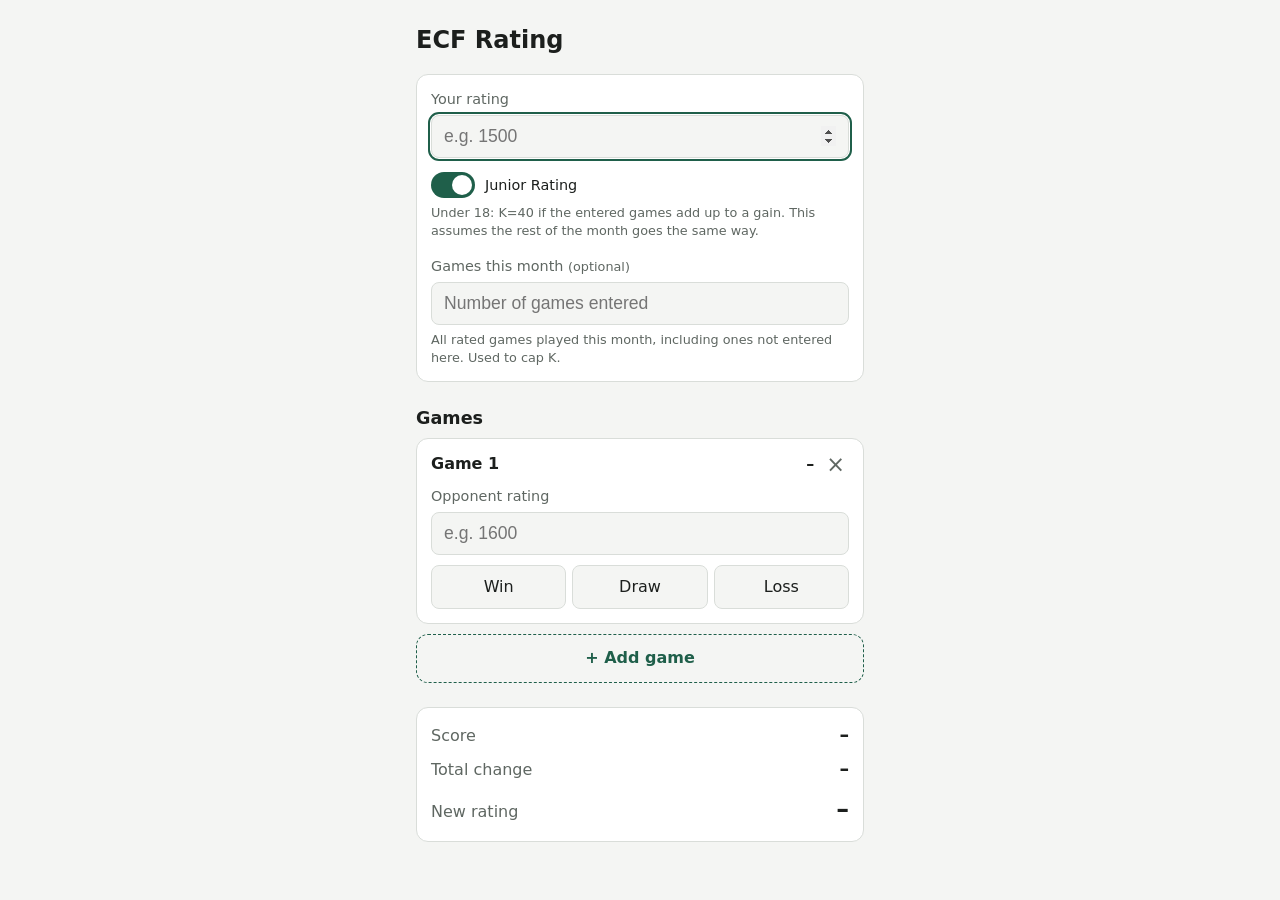
==== index.html @ a81862ec "Initial commit of ecf rating calcualtion app" ====
<!doctype html>
<html lang="en">
<head>
  <meta charset="utf-8">
  <meta name="viewport" content="width=device-width, initial-scale=1, viewport-fit=cover">
  <title>ECF Rating</title>
  <meta name="description" content="Calculate your ECF rating change over one or more games.">
  <meta name="theme-color" content="#1f5f4a">
  <link rel="manifest" href="manifest.json">
  <link rel="icon" href="icons/icon-192.png">
  <link rel="apple-touch-icon" href="icons/icon-180.png">
  <meta name="apple-mobile-web-app-capable" content="yes">
  <meta name="apple-mobile-web-app-title" content="ECF Rating">
  <link rel="stylesheet" href="style.css">
</head>
<body>
  <main>
    <h1>ECF Rating</h1>

    <section class="card">
      <label for="own-rating">Your rating</label>
      <input id="own-rating" type="number" inputmode="numeric" min="0" step="1" placeholder="e.g. 1500">
      <label class="toggle">
        <input id="junior" type="checkbox" role="switch" checked>
        <span>Junior Rating</span>
      </label>
      <p class="hint">Under 18: K=40 if the entered games add up to a gain. This assumes the rest of the month goes the same way.</p>
      <label for="games-month" class="spaced">Games this month <span class="optional">(optional)</span></label>
      <input id="games-month" type="number" inputmode="numeric" min="1" step="1" placeholder="Number of games entered">
      <p class="hint">All rated games played this month, including ones not entered here. Used to cap K.</p>
    </section>

    <section>
      <h2>Games</h2>
      <ol id="games" class="games"></ol>
      <button id="add-game" type="button" class="add">+ Add game</button>
    </section>

    <section class="card summary" aria-live="polite">
      <div><span>Score</span><strong id="score">–</strong></div>
      <div><span>Total change</span><strong id="total">–</strong></div>
      <div><span>New rating</span><strong id="new-rating">–</strong></div>
    </section>
  </main>

  <template id="game-template">
    <li class="game card">
      <div class="game-head">
        <span class="game-num"></span>
        <span class="change">–</span>
        <button type="button" class="remove" aria-label="Remove game">×</button>
      </div>
      <label>Opponent rating
        <input class="opp-rating" type="number" inputmode="numeric" min="0" step="1" placeholder="e.g. 1600">
      </label>
      <div class="result" role="radiogroup" aria-label="Result">
        <button type="button" data-result="1" role="radio" aria-checked="false">Win</button>
        <button type="button" data-result="0.5" role="radio" aria-checked="false">Draw</button>
        <button type="button" data-result="0" role="radio" aria-checked="false">Loss</button>
      </div>
    </li>
  </template>

  <script src="ecf.js"></script>
  <script src="app.js"></script>
</body>
</html>
---- style.css ----
:root {
  --bg: #f4f5f3;
  --card: #ffffff;
  --text: #1c1f1d;
  --muted: #5f6762;
  --border: #d9ddd9;
  --accent: #1f5f4a;
  --accent-text: #ffffff;
  --up: #1b7a3c;
  --down: #b3261e;
  color-scheme: light dark;
}

@media (prefers-color-scheme: dark) {
  :root {
    --bg: #121513;
    --card: #1c201e;
    --text: #e8ebe9;
    --muted: #a0a8a3;
    --border: #333a36;
    --accent: #4fa585;
    --accent-text: #0d1a14;
    --up: #6fd08f;
    --down: #ff8a80;
  }
}

* { box-sizing: border-box; }

body {
  margin: 0;
  background: var(--bg);
  color: var(--text);
  font: 16px/1.4 system-ui, -apple-system, "Segoe UI", Roboto, sans-serif;
}

main {
  max-width: 480px;
  margin: 0 auto;
  padding: 16px 16px calc(24px + env(safe-area-inset-bottom));
}

h1 { font-size: 1.5rem; margin: 8px 0 16px; }
h2 { font-size: 1.1rem; margin: 24px 0 8px; }

.card {
  background: var(--card);
  border: 1px solid var(--border);
  border-radius: 12px;
  padding: 14px;
}

label {
  display: block;
  font-size: 0.9rem;
  color: var(--muted);
}

input {
  display: block;
  width: 100%;
  margin-top: 6px;
  padding: 10px 12px;
  font-size: 1.1rem;
  color: var(--text);
  background: var(--bg);
  border: 1px solid var(--border);
  border-radius: 8px;
}

input:focus { outline: 2px solid var(--accent); outline-offset: 1px; }

.hint {
  margin: 6px 0 0;
  font-size: 0.8rem;
  color: var(--muted);
}

.spaced { margin-top: 16px; }
.optional { font-size: 0.8rem; }

.toggle {
  display: flex;
  align-items: center;
  gap: 10px;
  margin-top: 14px;
  color: var(--text);
  cursor: pointer;
}

.toggle input {
  appearance: none;
  flex: none;
  width: 44px;
  height: 26px;
  margin: 0;
  padding: 0;
  border-radius: 13px;
  background: var(--border);
  border: none;
  position: relative;
  cursor: pointer;
  transition: background 0.15s;
}

.toggle input::before {
  content: "";
  position: absolute;
  top: 3px;
  left: 3px;
  width: 20px;
  height: 20px;
  border-radius: 50%;
  background: #fff;
  transition: transform 0.15s;
}

.toggle input:checked { background: var(--accent); }
.toggle input:checked::before { transform: translateX(18px); }

button { font: inherit; cursor: pointer; }

.games {
  list-style: none;
  margin: 0;
  padding: 0;
  display: grid;
  gap: 10px;
}

.game-head {
  display: flex;
  align-items: center;
  gap: 8px;
  margin-bottom: 10px;
}

.game-num { font-weight: 600; }

.change {
  margin-left: auto;
  font-weight: 600;
  font-variant-numeric: tabular-nums;
}
.change.up { color: var(--up); }
.change.down { color: var(--down); }

.remove {
  border: none;
  background: none;
  color: var(--muted);
  font-size: 1.4rem;
  line-height: 1;
  padding: 0 4px;
}

.result {
  display: grid;
  grid-template-columns: repeat(3, 1fr);
  gap: 6px;
  margin-top: 10px;
}

.result button {
  padding: 10px 0;
  border: 1px solid var(--border);
  border-radius: 8px;
  background: var(--bg);
  color: var(--text);
}

.result button[aria-checked="true"] {
  background: var(--accent);
  border-color: var(--accent);
  color: var(--accent-text);
  font-weight: 600;
}

.add {
  width: 100%;
  margin-top: 10px;
  padding: 12px;
  border: 1px dashed var(--accent);
  border-radius: 12px;
  background: none;
  color: var(--accent);
  font-weight: 600;
}

.summary {
  margin-top: 24px;
  display: grid;
  gap: 8px;
}

.summary div {
  display: flex;
  justify-content: space-between;
  align-items: baseline;
}

.summary span { color: var(--muted); }

.summary strong {
  font-size: 1.2rem;
  font-variant-numeric: tabular-nums;
}

#new-rating { font-size: 1.6rem; }
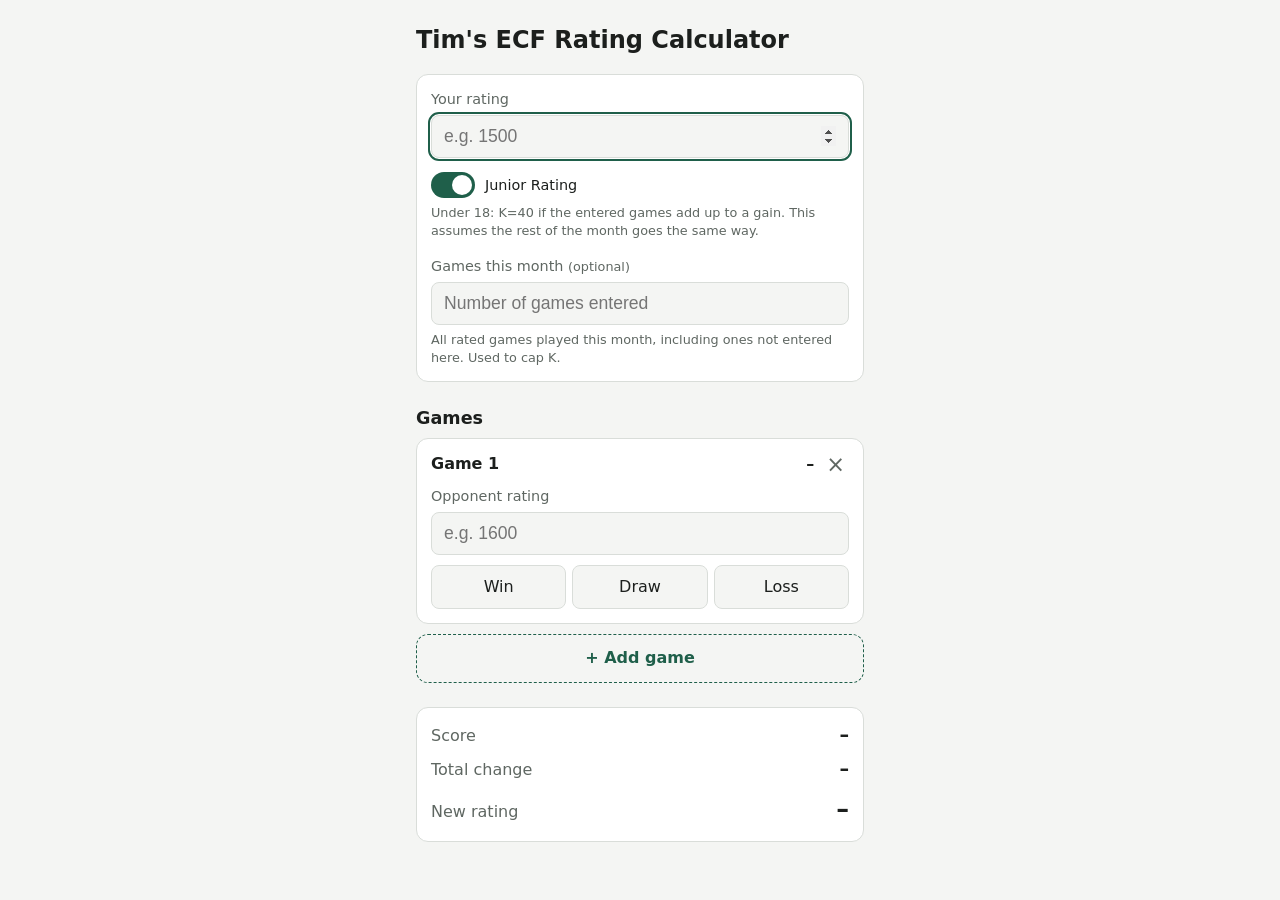
==== commit 2c5ac389: "headline change" ====
--- a/index.html
+++ b/index.html
@@ -3,7 +3,7 @@
 <head>
   <meta charset="utf-8">
   <meta name="viewport" content="width=device-width, initial-scale=1, viewport-fit=cover">
-  <title>ECF Rating</title>
+  <title>Tim's ECF Rating Calculator</title>
   <meta name="description" content="Calculate your ECF rating change over one or more games.">
   <meta name="theme-color" content="#1f5f4a">
   <link rel="manifest" href="manifest.json">
@@ -15,7 +15,7 @@
 </head>
 <body>
   <main>
-    <h1>ECF Rating</h1>
+    <h1>Tim's ECF Rating Calculator</h1>
 
     <section class="card">
       <label for="own-rating">Your rating</label>
--- a/style.css
+++ b/style.css
@@ -40,7 +40,7 @@
   padding: 16px 16px calc(24px + env(safe-area-inset-bottom));
 }
 
-h1 { font-size: 1.5rem; margin: 8px 0 16px; }
+h1 { font-size: clamp(1.1rem, 5.5vw, 1.5rem); margin: 8px 0 16px; }
 h2 { font-size: 1.1rem; margin: 24px 0 8px; }
 
 .card {
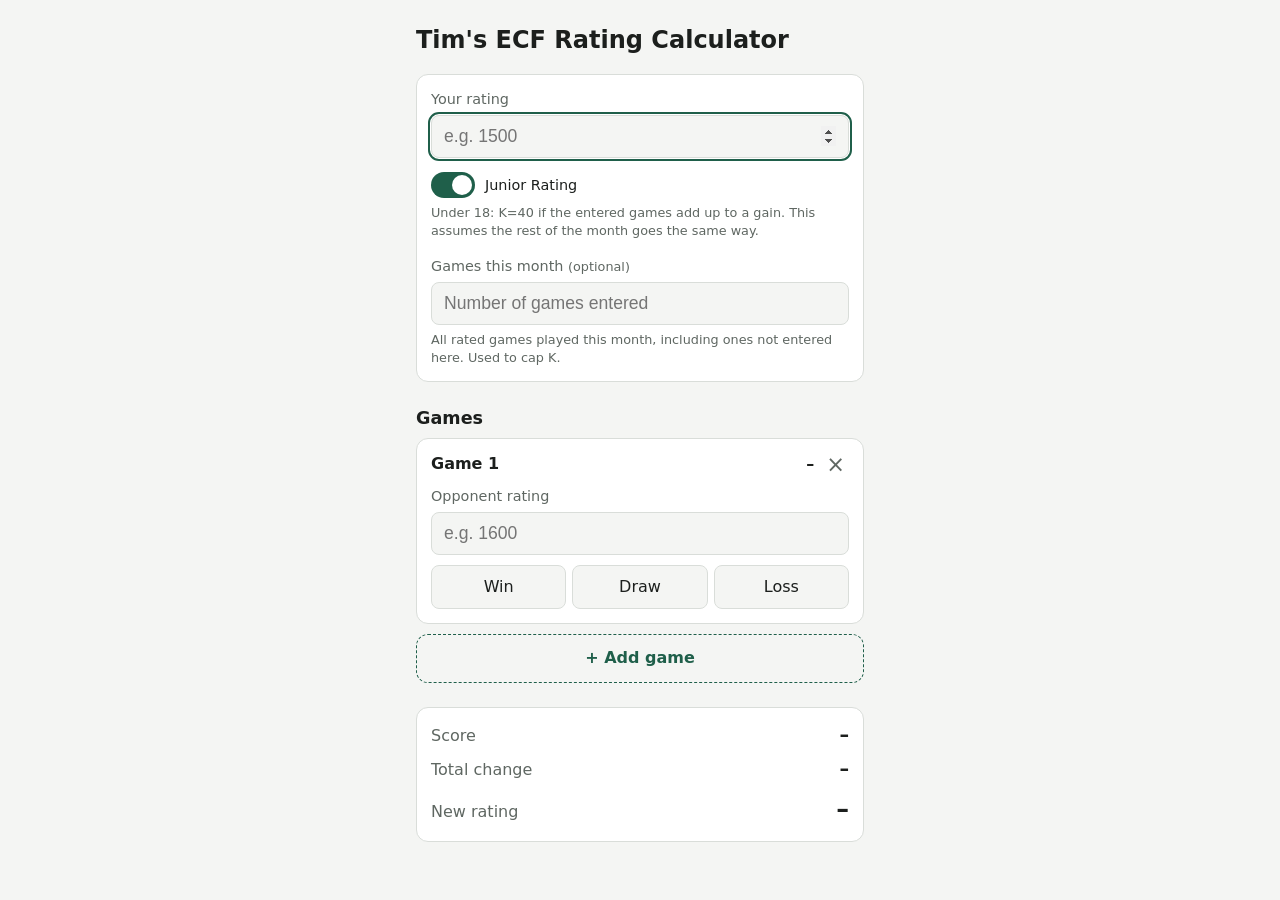
==== commit 33b1cd39: "more changes for favicon" ====
--- a/index.html
+++ b/index.html
@@ -7,8 +7,8 @@
   <meta name="description" content="Calculate your ECF rating change over one or more games.">
   <meta name="theme-color" content="#1f5f4a">
   <link rel="manifest" href="manifest.json">
-  <link rel="icon" href="icons/icon-192.png">
-  <link rel="apple-touch-icon" href="icons/icon-180.png">
+  <link rel="icon" href="icons/icon-192.png?v=2">
+  <link rel="apple-touch-icon" href="icons/icon-180.png?v=2">
   <meta name="apple-mobile-web-app-capable" content="yes">
   <meta name="apple-mobile-web-app-title" content="ECF Rating">
   <link rel="stylesheet" href="style.css">
